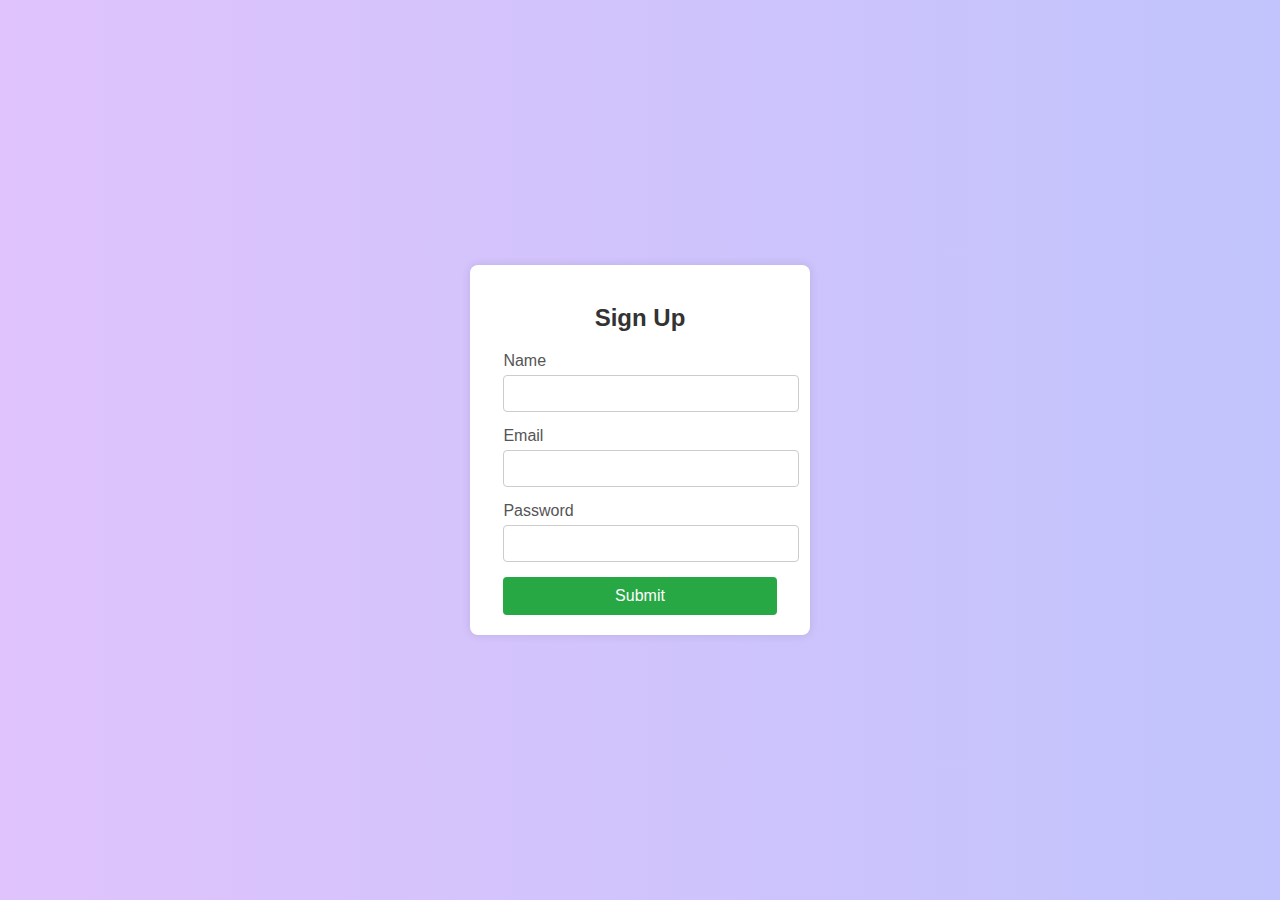
==== ex5_b.html @ 05f1bff3 "new changes" ====
<!DOCTYPE html>
<html lang="en">
<head>
    <meta charset="UTF-8">
    <meta name="viewport" content="width=device-width, initial-scale=1.0">
    <title>Styled Form</title>
    <link rel="stylesheet" href="./styles/ex5_b.css">
</head>
<body>
    <div class="form-container">
        <h2>Sign Up</h2>
        <form action="#" method="post">
            <label for="name">Name</label>
            <input type="text" id="name" name="name" required>

            <label for="email">Email</label>
            <input type="email" id="email" name="email" required>

            <label for="password">Password</label>
            <input type="password" id="password" name="password" required>

            <input type="submit" value="Submit">
        </form>
    </div>
</body>
</html>
---- styles/ex5_b.css ----
body {
    font-family: Arial, sans-serif;
    background-color: #f4f4f4;
    display: flex;
    justify-content: center;
    align-items: center;
    height: 100vh;
    margin: 0;
    background: linear-gradient(270deg, #fcb69f, #ffeb3b, #8ec5fc, #e0c3fc);
    background-size: 800% 800%;
    animation: moveBackground 20s ease infinite;
}

@keyframes moveBackground {
    0% { background-position: 0% 50%; }
    50% { background-position: 100% 50%; }
    100% { background-position: 0% 50%; }
}

.form-container {
    background-color: #fff;
    padding: 20px;
    border-radius: 8px;
    box-shadow: 0 0 10px rgba(0, 0, 0, 0.1);
    width: 300px;
    display: flex;
    flex-direction: column;
    align-items: center;
}

.form-container h2 {
    margin-bottom: 20px;
    color: #333;
}

.form-container label {
    display: block;
    margin-bottom: 5px;
    color: #555;
    width: 100%;
}

.form-container input[type="text"],
.form-container input[type="email"],
.form-container input[type="password"] {
    width: 100%;
    padding: 10px;
    margin-bottom: 15px;
    border: 1px solid #ccc;
    border-radius: 4px;
}

.form-container input[type="submit"] {
    width: 100%;
    padding: 10px;
    background-color: #28a745;
    border: none;
    border-radius: 4px;
    color: #fff;
    font-size: 16px;
    cursor: pointer;
}

.form-container input[type="submit"]:hover {
    background-color: #218838;
}
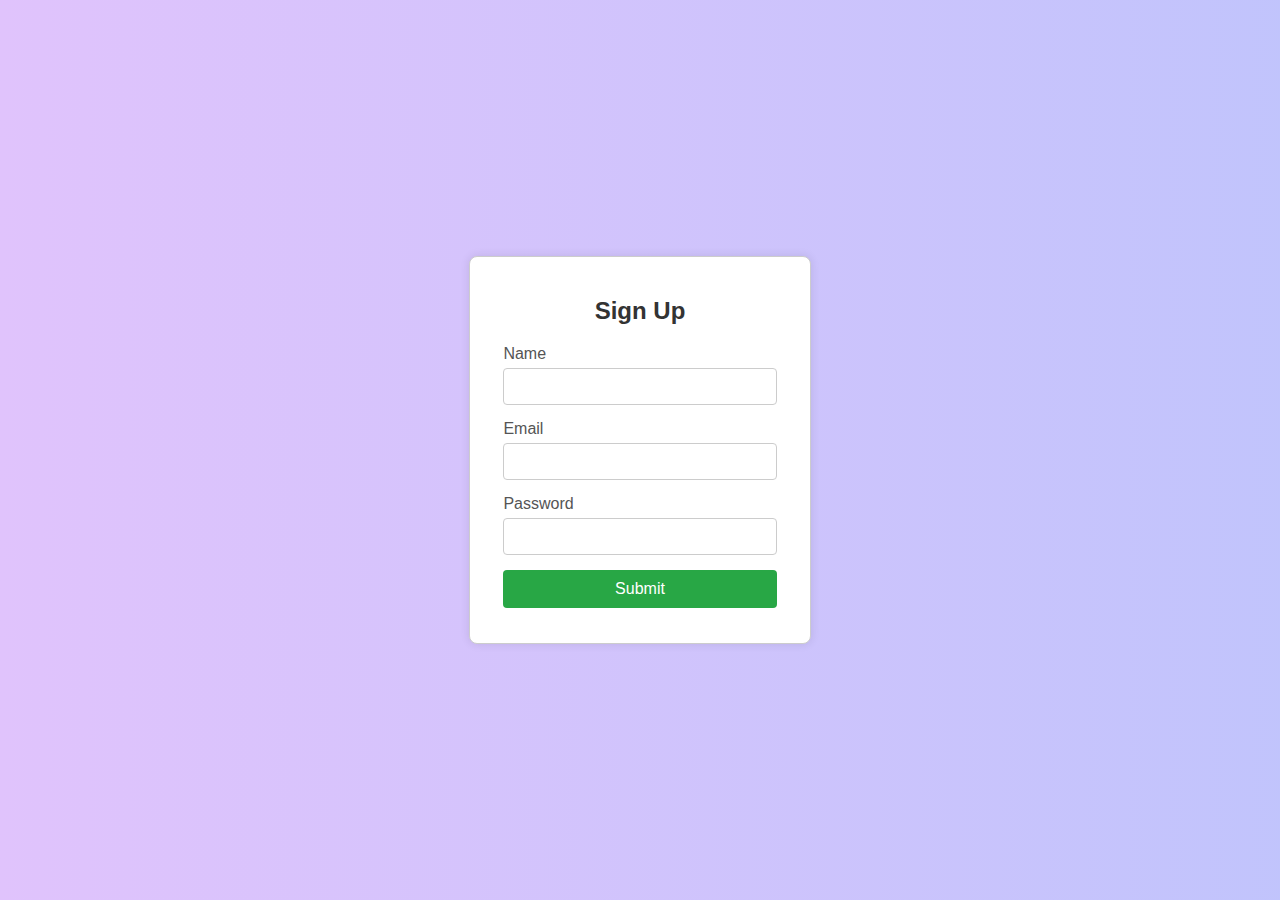
==== commit 1c6bbcf1: "new changes" ====
--- a/ex5_b.html
+++ b/ex5_b.html
@@ -9,18 +9,19 @@
 <body>
     <div class="form-container">
         <h2>Sign Up</h2>
-        <form action="#" method="post">
+        <form action="formServe" method="post">
             <label for="name">Name</label>
-            <input type="text" id="name" name="name" required>
+            <input type="text" id="name" name="name">
 
             <label for="email">Email</label>
-            <input type="email" id="email" name="email" required>
+            <input type="email" id="email" name="email">
 
             <label for="password">Password</label>
-            <input type="password" id="password" name="password" required>
+            <input type="password" id="password" name="password">
 
             <input type="submit" value="Submit">
         </form>
     </div>
+
 </body>
 </html>--- a/styles/ex5_b.css
+++ b/styles/ex5_b.css
@@ -26,6 +26,7 @@
     display: flex;
     flex-direction: column;
     align-items: center;
+    border: 1px solid #ccc;
 }
 
 .form-container h2 {
@@ -42,20 +43,19 @@
 
 .form-container input[type="text"],
 .form-container input[type="email"],
-.form-container input[type="password"] {
+.form-container input[type="password"],
+.form-container input[type="submit"] {
     width: 100%;
     padding: 10px;
     margin-bottom: 15px;
     border: 1px solid #ccc;
     border-radius: 4px;
+    box-sizing: border-box;
 }
 
 .form-container input[type="submit"] {
-    width: 100%;
-    padding: 10px;
     background-color: #28a745;
     border: none;
-    border-radius: 4px;
     color: #fff;
     font-size: 16px;
     cursor: pointer;
@@ -63,4 +63,4 @@
 
 .form-container input[type="submit"]:hover {
     background-color: #218838;
-}+}
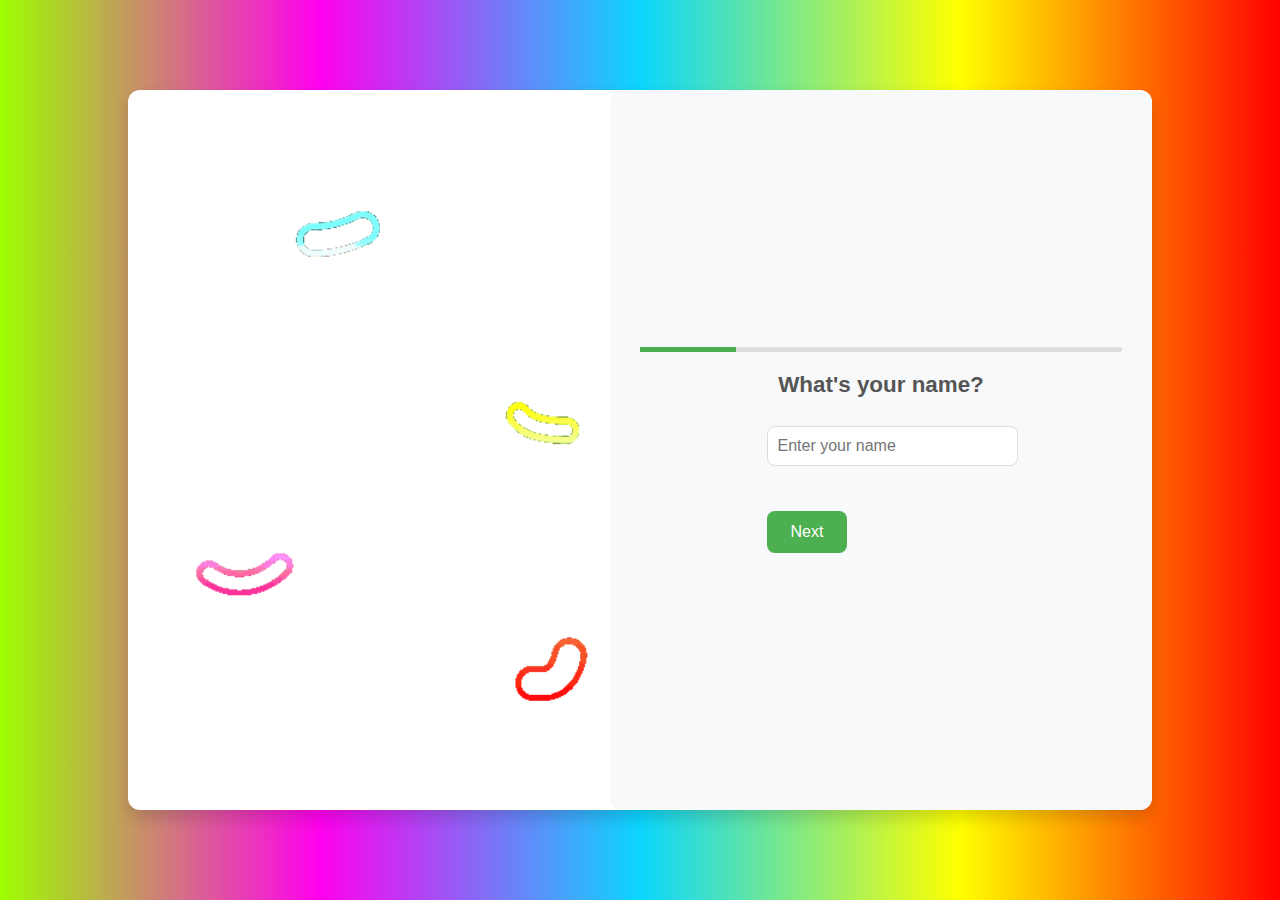
==== commit 57c44eac: "new changes" ====
--- a/ex5_b.html
+++ b/ex5_b.html
@@ -3,25 +3,165 @@
 <head>
     <meta charset="UTF-8">
     <meta name="viewport" content="width=device-width, initial-scale=1.0">
-    <title>Styled Form</title>
-    <link rel="stylesheet" href="./styles/ex5_b.css">
+    <title>Song Listening App</title>
+    <style>
+        body {
+            font-family: Arial, sans-serif;
+            display: flex;
+            justify-content: center;
+            align-items: center;
+            height: 100vh;
+            margin: 0;
+            background: linear-gradient(to right, #9dff00, #ff00ee, rgb(11, 214, 255), yellow, red);
+            color: #333;
+        }
+        .container {
+            display: flex;
+            width: 80%;
+            height: 80vh;
+            background-color: white;
+            border-radius: 12px;
+            overflow: hidden;
+            box-shadow: 0px 8px 16px rgba(0, 0, 0, 0.15);
+        }
+        .left-section {
+            flex: 1;
+            background-image: url('./Exercise 5 servlet/images/output-onlinegiftools.gif');
+            background-size: cover;
+            background-position: center;
+        }
+        .right-section {
+            flex: 1;
+            padding: 30px;
+            display: flex;
+            flex-direction: column;
+            justify-content: center;
+            align-items: center;
+            background-color: #f8f9fa;
+            border-radius: 12px;
+        }
+        .question {
+            font-size: 1.4em;
+            font-weight: bold;
+            margin-bottom: 20px;
+            color: #555;
+            text-align: center;
+        }
+        .input-group {
+            width: 100%;
+            margin-bottom: 15px;
+        }
+        .input-group input {
+            width: 100%;
+            padding: 10px;
+            font-size: 1em;
+            border: 1px solid #ddd;
+            border-radius: 8px;
+            margin-top: 8px;
+        }
+        .button {
+            margin-top: 30px;
+            padding: 12px 24px;
+            font-size: 1em;
+            background-color: #4CAF50;
+            color: white;
+            border: none;
+            border-radius: 8px;
+            cursor: pointer;
+            transition: background-color 0.3s ease;
+        }
+        .button:hover {
+            background-color: #45a049;
+        }
+        .progress-bar {
+            width: 100%;
+            height: 5px;
+            background-color: #ddd;
+            margin-bottom: 20px;
+            border-radius: 2px;
+        }
+        .progress-bar-inner {
+            height: 100%;
+            width: 0;
+            background-color: #4CAF50;
+            transition: width 0.3s ease;
+        }
+    </style>
 </head>
 <body>
-    <div class="form-container">
-        <h2>Sign Up</h2>
-        <form action="formServe" method="post">
-            <label for="name">Name</label>
-            <input type="text" id="name" name="name">
-
-            <label for="email">Email</label>
-            <input type="email" id="email" name="email">
-
-            <label for="password">Password</label>
-            <input type="password" id="password" name="password">
-
-            <input type="submit" value="Submit">
-        </form>
+    <div class="container">
+        <div class="left-section"></div>
+        <div class="right-section">
+            <div class="progress-bar">
+                <div class="progress-bar-inner" id="progressBar"></div>
+            </div>
+            <form id="questionForm" action="http://localhost:8080/Tomcat-webapps/QuestionServlet" method="POST">
+                <div id="questionContainer">
+                    <!-- Questions will appear here -->
+                </div>
+                <div id="hiddenInputs">
+                    <!-- Hidden inputs to accumulate answers -->
+                </div>
+                <button type="button" class="button" onclick="handleNextQuestion()">Next</button>
+                <button type="submit" class="button" style="display:none;">Submit</button>
+            </form>
+        </div>
     </div>
 
+    <script>
+        const questions = [
+            { text: "What's your name?", inputType: "text", name: "userName", placeholder: "Enter your name" },
+            { text: "How old are you?", inputType: "number", name: "userAge", placeholder: "Enter your age" },
+            { text: "What's your favorite music genre?", inputType: "text", name: "musicGenre", placeholder: "Enter your favorite music genre" },
+            { text: "Do you prefer live performances?", inputType: "text", name: "livePerformance", placeholder: "Yes or No" },
+            { text: "How frequently do you listen to music?", inputType: "text", name: "listeningFrequency", placeholder: "Daily, Weekly, Monthly, or Rarely" }
+        ];
+    
+        let currentQuestionIndex = 0;
+    
+        function loadQuestion() {
+            const questionContainer = document.getElementById('questionContainer');
+            const question = questions[currentQuestionIndex];
+            questionContainer.innerHTML = `
+                <div class="question">${question.text}</div>
+                <div class="input-group">
+                    <input type="${question.inputType}" name="${question.name}" placeholder="${question.placeholder}" required>
+                </div>
+            `;
+            updateProgressBar();
+        }
+    
+        function updateProgressBar() {
+            const progressBar = document.getElementById('progressBar');
+            const progress = ((currentQuestionIndex + 1) / questions.length) * 100;
+            progressBar.style.width = `${progress}%`;
+        }
+    
+        function handleNextQuestion() {
+            const input = document.querySelector(".input-group input");
+            if (!input.checkValidity()) {
+                input.reportValidity();
+                return;
+            }
+    
+            // Save current answer in a hidden field
+            const hiddenInputs = document.getElementById("hiddenInputs");
+            const hiddenInput = document.createElement("input");
+            hiddenInput.type = "hidden";
+            hiddenInput.name = input.name;
+            hiddenInput.value = input.value;
+            hiddenInputs.appendChild(hiddenInput);
+    
+            currentQuestionIndex++;
+            if (currentQuestionIndex < questions.length) {
+                loadQuestion();
+            } else {
+                document.querySelector("button[type='submit']").style.display = 'block';
+                document.querySelector("button[type='button']").style.display = 'none';
+            }
+        }
+    
+        loadQuestion();
+    </script>
 </body>
-</html>+</html>
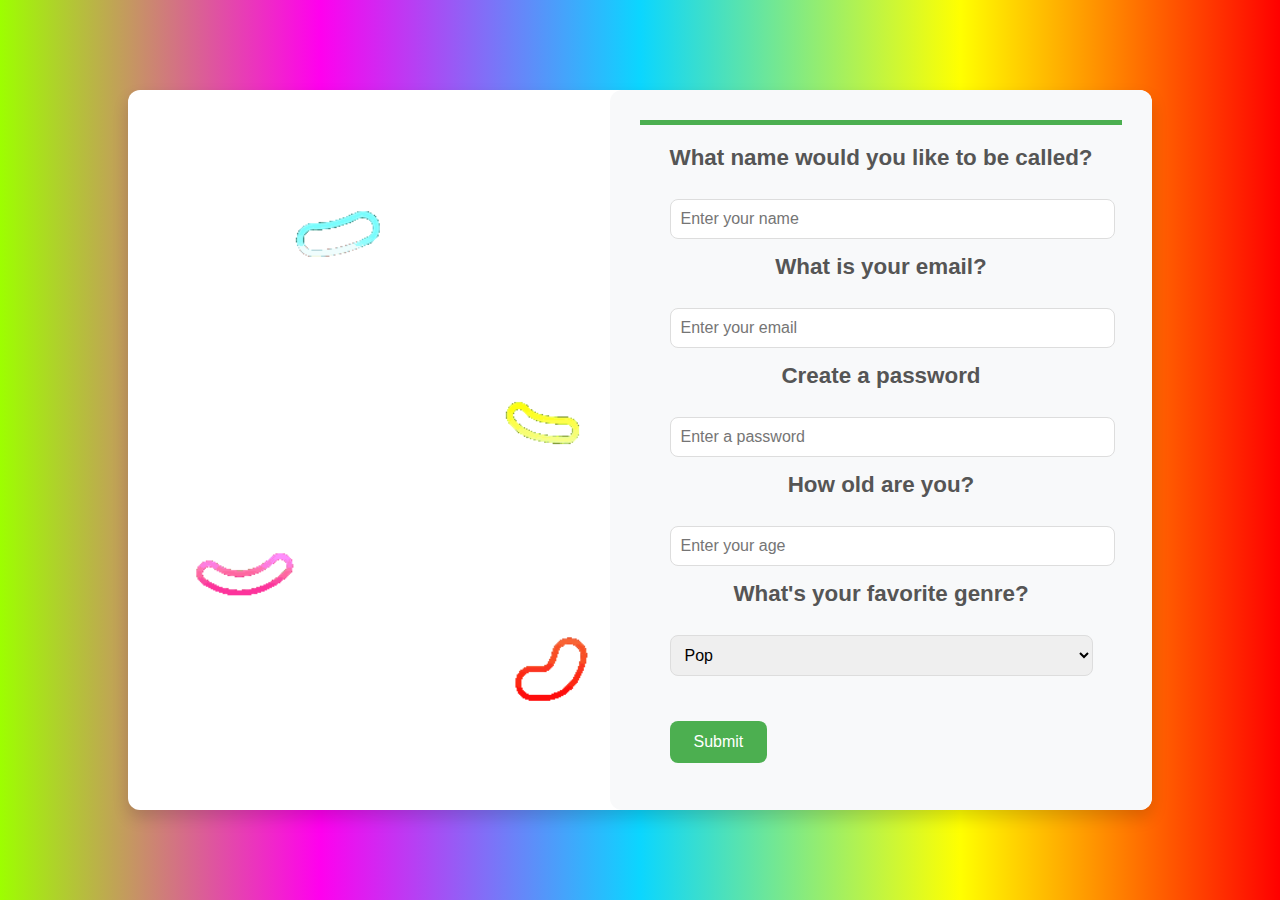
==== commit 8814e4a5: "new changes" ====
--- a/ex5_b.html
+++ b/ex5_b.html
@@ -4,89 +4,7 @@
     <meta charset="UTF-8">
     <meta name="viewport" content="width=device-width, initial-scale=1.0">
     <title>Song Listening App</title>
-    <style>
-        body {
-            font-family: Arial, sans-serif;
-            display: flex;
-            justify-content: center;
-            align-items: center;
-            height: 100vh;
-            margin: 0;
-            background: linear-gradient(to right, #9dff00, #ff00ee, rgb(11, 214, 255), yellow, red);
-            color: #333;
-        }
-        .container {
-            display: flex;
-            width: 80%;
-            height: 80vh;
-            background-color: white;
-            border-radius: 12px;
-            overflow: hidden;
-            box-shadow: 0px 8px 16px rgba(0, 0, 0, 0.15);
-        }
-        .left-section {
-            flex: 1;
-            background-image: url('./Exercise 5 servlet/images/output-onlinegiftools.gif');
-            background-size: cover;
-            background-position: center;
-        }
-        .right-section {
-            flex: 1;
-            padding: 30px;
-            display: flex;
-            flex-direction: column;
-            justify-content: center;
-            align-items: center;
-            background-color: #f8f9fa;
-            border-radius: 12px;
-        }
-        .question {
-            font-size: 1.4em;
-            font-weight: bold;
-            margin-bottom: 20px;
-            color: #555;
-            text-align: center;
-        }
-        .input-group {
-            width: 100%;
-            margin-bottom: 15px;
-        }
-        .input-group input {
-            width: 100%;
-            padding: 10px;
-            font-size: 1em;
-            border: 1px solid #ddd;
-            border-radius: 8px;
-            margin-top: 8px;
-        }
-        .button {
-            margin-top: 30px;
-            padding: 12px 24px;
-            font-size: 1em;
-            background-color: #4CAF50;
-            color: white;
-            border: none;
-            border-radius: 8px;
-            cursor: pointer;
-            transition: background-color 0.3s ease;
-        }
-        .button:hover {
-            background-color: #45a049;
-        }
-        .progress-bar {
-            width: 100%;
-            height: 5px;
-            background-color: #ddd;
-            margin-bottom: 20px;
-            border-radius: 2px;
-        }
-        .progress-bar-inner {
-            height: 100%;
-            width: 0;
-            background-color: #4CAF50;
-            transition: width 0.3s ease;
-        }
-    </style>
+    <link rel="stylesheet" href="./Exercise 5 servlet/styles/ex5_b.css">
 </head>
 <body>
     <div class="container">
@@ -97,71 +15,62 @@
             </div>
             <form id="questionForm" action="http://localhost:8080/Tomcat-webapps/QuestionServlet" method="POST">
                 <div id="questionContainer">
-                    <!-- Questions will appear here -->
+                    <!-- Questions will appear here, all loaded at once -->
                 </div>
                 <div id="hiddenInputs">
                     <!-- Hidden inputs to accumulate answers -->
                 </div>
-                <button type="button" class="button" onclick="handleNextQuestion()">Next</button>
-                <button type="submit" class="button" style="display:none;">Submit</button>
+                <button type="submit" class="button" id="submitButton">Submit</button>
             </form>
         </div>
     </div>
 
     <script>
         const questions = [
-            { text: "What's your name?", inputType: "text", name: "userName", placeholder: "Enter your name" },
-            { text: "How old are you?", inputType: "number", name: "userAge", placeholder: "Enter your age" },
-            { text: "What's your favorite music genre?", inputType: "text", name: "musicGenre", placeholder: "Enter your favorite music genre" },
-            { text: "Do you prefer live performances?", inputType: "text", name: "livePerformance", placeholder: "Yes or No" },
-            { text: "How frequently do you listen to music?", inputType: "text", name: "listeningFrequency", placeholder: "Daily, Weekly, Monthly, or Rarely" }
+            { text: "What name would you like to be called?", inputType: "text", name: "userName", placeholder: "Enter your name" },
+            { text: "What is your email?", inputType: "text", name: "userEmail", placeholder: "Enter your email" },
+            { text: "Create a password", inputType: "password", name: "userPassword", placeholder: "Enter a password" },
+            { text: "How old are you?", inputType: "number", name: "userAge", placeholder: "Enter your age", min: "0", max: "120" },
+            { text: "What's your favorite genre?", inputType: "select", name: "musicGenre", options: ["Pop", "Rock", "Jazz", "Classical", "Hip-Hop"] }
         ];
-    
-        let currentQuestionIndex = 0;
-    
-        function loadQuestion() {
+
+        // Function to load all questions at once
+        function loadAllQuestions() {
             const questionContainer = document.getElementById('questionContainer');
-            const question = questions[currentQuestionIndex];
-            questionContainer.innerHTML = `
-                <div class="question">${question.text}</div>
-                <div class="input-group">
-                    <input type="${question.inputType}" name="${question.name}" placeholder="${question.placeholder}" required>
-                </div>
-            `;
+            questionContainer.innerHTML = '';  // Clear existing questions
+
+            questions.forEach((question) => {
+                let questionHTML = `<div class="question">${question.text}</div><div class="input-group">`;
+                
+                if (question.inputType === "select") {
+                    questionHTML += `<select name="${question.name}" required>`;
+                    question.options.forEach(option => {
+                        questionHTML += `<option value="${option}">${option}</option>`;
+                    });
+                    questionHTML += `</select>`;
+                } else {
+                    questionHTML += `<input type="${question.inputType}" name="${question.name}" placeholder="${question.placeholder}" ${question.min ? `min="${question.min}"` : ''} ${question.max ? `max="${question.max}"` : ''} required>`;
+                }
+                questionHTML += `</div>`;
+                questionContainer.innerHTML += questionHTML;
+            });
+
+            // Update the progress bar once all questions are loaded
             updateProgressBar();
         }
-    
+
+        // Function to update the progress bar
         function updateProgressBar() {
             const progressBar = document.getElementById('progressBar');
-            const progress = ((currentQuestionIndex + 1) / questions.length) * 100;
+            const progress = (questions.length / questions.length) * 100;
             progressBar.style.width = `${progress}%`;
         }
+
+        // Load all questions when the page loads
+        window.onload = function() {
+            loadAllQuestions();
+        };
+    </script>
     
-        function handleNextQuestion() {
-            const input = document.querySelector(".input-group input");
-            if (!input.checkValidity()) {
-                input.reportValidity();
-                return;
-            }
-    
-            // Save current answer in a hidden field
-            const hiddenInputs = document.getElementById("hiddenInputs");
-            const hiddenInput = document.createElement("input");
-            hiddenInput.type = "hidden";
-            hiddenInput.name = input.name;
-            hiddenInput.value = input.value;
-            hiddenInputs.appendChild(hiddenInput);
-    
-            currentQuestionIndex++;
-            if (currentQuestionIndex < questions.length) {
-                loadQuestion();
-            } else {
-                document.querySelector("button[type='submit']").style.display = 'block';
-                document.querySelector("button[type='button']").style.display = 'none';
-            }
-        }
-    
-        loadQuestion();
-    </script>
 </body>
 </html>
--- a/Exercise 5 servlet/styles/ex5_b.css
+++ b/Exercise 5 servlet/styles/ex5_b.css
@@ -0,0 +1,94 @@
+body {
+    font-family: Arial, sans-serif;
+    display: flex;
+    justify-content: center;
+    align-items: center;
+    height: 100vh;
+    margin: 0;
+    background: linear-gradient(to right, #9dff00, #ff00ee, rgb(11, 214, 255), yellow, red);
+    color: #333;
+}
+
+.container {
+    display: flex;
+    width: 80%;
+    height: 80vh;
+    background-color: white;
+    border-radius: 12px;
+    overflow: hidden;
+    box-shadow: 0px 8px 16px rgba(0, 0, 0, 0.15);
+}
+
+.left-section {
+    flex: 1;
+    background-image: url('../images/output-onlinegiftools.gif');
+    background-size: cover;
+    background-position: center;
+}
+
+.right-section {
+    flex: 1;
+    padding: 30px;
+    display: flex;
+    flex-direction: column;
+    justify-content: flex-start;
+    align-items: center;
+    background-color: #f8f9fa;
+    border-radius: 12px;
+    overflow-y: auto;  /* Make the section scrollable */
+    max-height: 100%;
+}
+
+.question {
+    font-size: 1.4em;
+    font-weight: bold;
+    margin-bottom: 20px;
+    color: #555;
+    text-align: center;
+}
+
+.input-group {
+    width: 100%;
+    margin-bottom: 15px;
+}
+
+.input-group input,
+.input-group select {
+    width: 100%;
+    padding: 10px;
+    font-size: 1em;
+    border: 1px solid #ddd;
+    border-radius: 8px;
+    margin-top: 8px;
+}
+
+.button {
+    margin-top: 30px;
+    padding: 12px 24px;
+    font-size: 1em;
+    background-color: #4CAF50;
+    color: white;
+    border: none;
+    border-radius: 8px;
+    cursor: pointer;
+    transition: background-color 0.3s ease;
+}
+
+.button:hover {
+    background-color: #45a049;
+}
+
+.progress-bar {
+    width: 100%;
+    height: 5px;
+    background-color: #ddd;
+    margin-bottom: 20px;
+    border-radius: 2px;
+}
+
+.progress-bar-inner {
+    height: 100%;
+    width: 0;
+    background-color: #4CAF50;
+    transition: width 0.3s ease;
+}
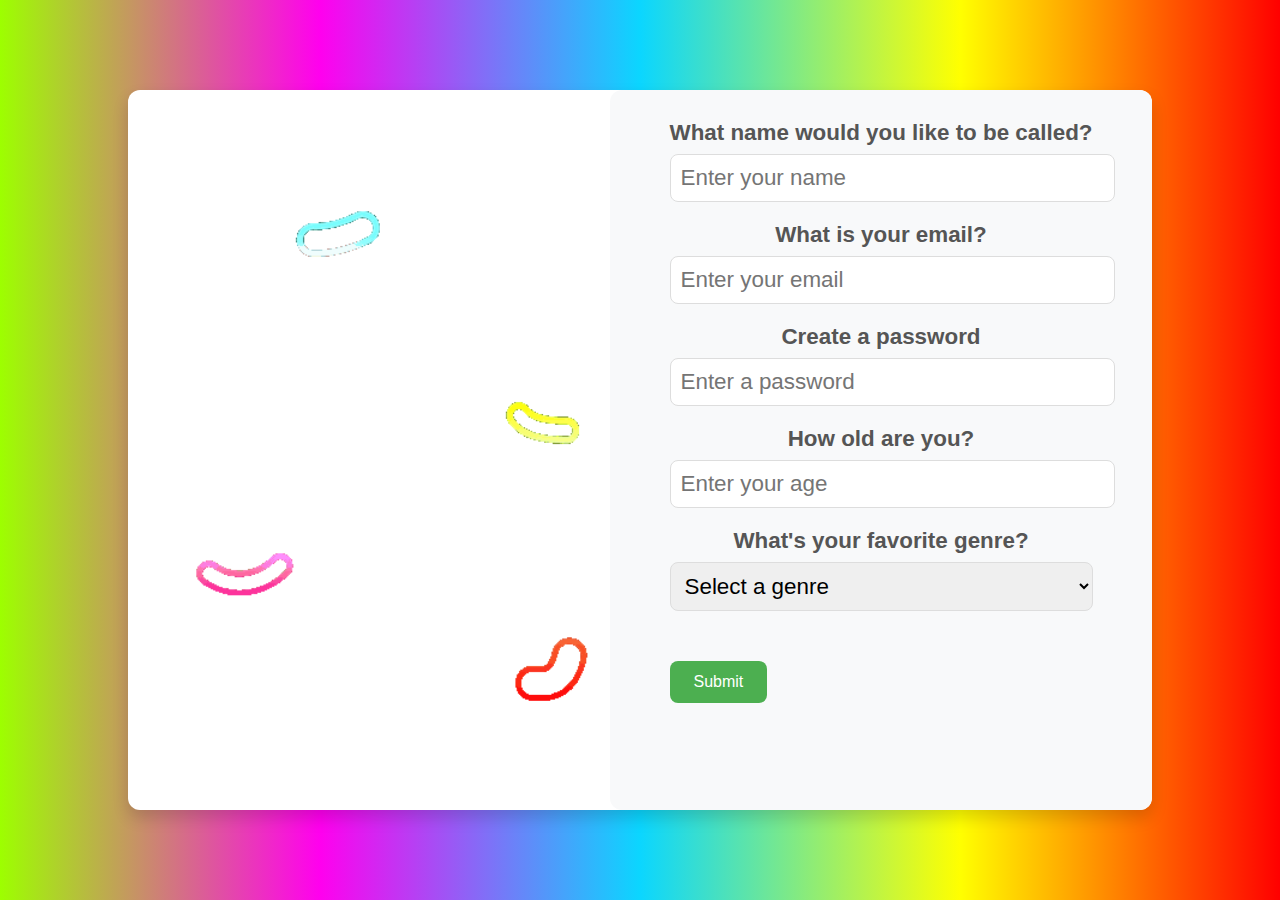
==== commit ca587973: "new changes" ====
--- a/ex5_b.html
+++ b/ex5_b.html
@@ -10,67 +10,57 @@
     <div class="container">
         <div class="left-section"></div>
         <div class="right-section">
-            <div class="progress-bar">
-                <div class="progress-bar-inner" id="progressBar"></div>
-            </div>
             <form id="questionForm" action="http://localhost:8080/Tomcat-webapps/QuestionServlet" method="POST">
-                <div id="questionContainer">
-                    <!-- Questions will appear here, all loaded at once -->
+                <!-- Question 1: Name -->
+                <div class="question">
+                    <label for="userName">What name would you like to be called?</label>
+                    <div class="input-group">
+                        <input type="text" id="userName" name="userName" placeholder="Enter your name" required>
+                    </div>
                 </div>
-                <div id="hiddenInputs">
-                    <!-- Hidden inputs to accumulate answers -->
+                
+                <!-- Question 2: Email -->
+                <div class="question">
+                    <label for="userEmail">What is your email?</label>
+                    <div class="input-group">
+                        <input type="text" id="userEmail" name="userEmail" placeholder="Enter your email" required>
+                    </div>
                 </div>
+                
+                <!-- Question 3: Password -->
+                <div class="question">
+                    <label for="userPassword">Create a password</label>
+                    <div class="input-group">
+                        <input type="password" id="userPassword" name="userPassword" placeholder="Enter a password" required>
+                    </div>
+                </div>
+                
+                <!-- Question 4: Age -->
+                <div class="question">
+                    <label for="userAge">How old are you?</label>
+                    <div class="input-group">
+                        <input type="number" id="userAge" name="userAge" placeholder="Enter your age" min="0" max="120" required>
+                    </div>
+                </div>
+                
+                <!-- Question 5: Favorite Genre -->
+                <div class="question">
+                    <label for="musicGenre">What's your favorite genre?</label>
+                    <div class="input-group">
+                        <select id="musicGenre" name="musicGenre" required>
+                            <option value="">Select a genre</option>
+                            <option value="Pop">Pop</option>
+                            <option value="Rock">Rock</option>
+                            <option value="Jazz">Jazz</option>
+                            <option value="Classical">Classical</option>
+                            <option value="Hip-Hop">Hip-Hop</option>
+                        </select>
+                    </div>
+                </div>
+
                 <button type="submit" class="button" id="submitButton">Submit</button>
             </form>
         </div>
     </div>
-
-    <script>
-        const questions = [
-            { text: "What name would you like to be called?", inputType: "text", name: "userName", placeholder: "Enter your name" },
-            { text: "What is your email?", inputType: "text", name: "userEmail", placeholder: "Enter your email" },
-            { text: "Create a password", inputType: "password", name: "userPassword", placeholder: "Enter a password" },
-            { text: "How old are you?", inputType: "number", name: "userAge", placeholder: "Enter your age", min: "0", max: "120" },
-            { text: "What's your favorite genre?", inputType: "select", name: "musicGenre", options: ["Pop", "Rock", "Jazz", "Classical", "Hip-Hop"] }
-        ];
-
-        // Function to load all questions at once
-        function loadAllQuestions() {
-            const questionContainer = document.getElementById('questionContainer');
-            questionContainer.innerHTML = '';  // Clear existing questions
-
-            questions.forEach((question) => {
-                let questionHTML = `<div class="question">${question.text}</div><div class="input-group">`;
-                
-                if (question.inputType === "select") {
-                    questionHTML += `<select name="${question.name}" required>`;
-                    question.options.forEach(option => {
-                        questionHTML += `<option value="${option}">${option}</option>`;
-                    });
-                    questionHTML += `</select>`;
-                } else {
-                    questionHTML += `<input type="${question.inputType}" name="${question.name}" placeholder="${question.placeholder}" ${question.min ? `min="${question.min}"` : ''} ${question.max ? `max="${question.max}"` : ''} required>`;
-                }
-                questionHTML += `</div>`;
-                questionContainer.innerHTML += questionHTML;
-            });
-
-            // Update the progress bar once all questions are loaded
-            updateProgressBar();
-        }
-
-        // Function to update the progress bar
-        function updateProgressBar() {
-            const progressBar = document.getElementById('progressBar');
-            const progress = (questions.length / questions.length) * 100;
-            progressBar.style.width = `${progress}%`;
-        }
-
-        // Load all questions when the page loads
-        window.onload = function() {
-            loadAllQuestions();
-        };
-    </script>
-    
 </body>
 </html>
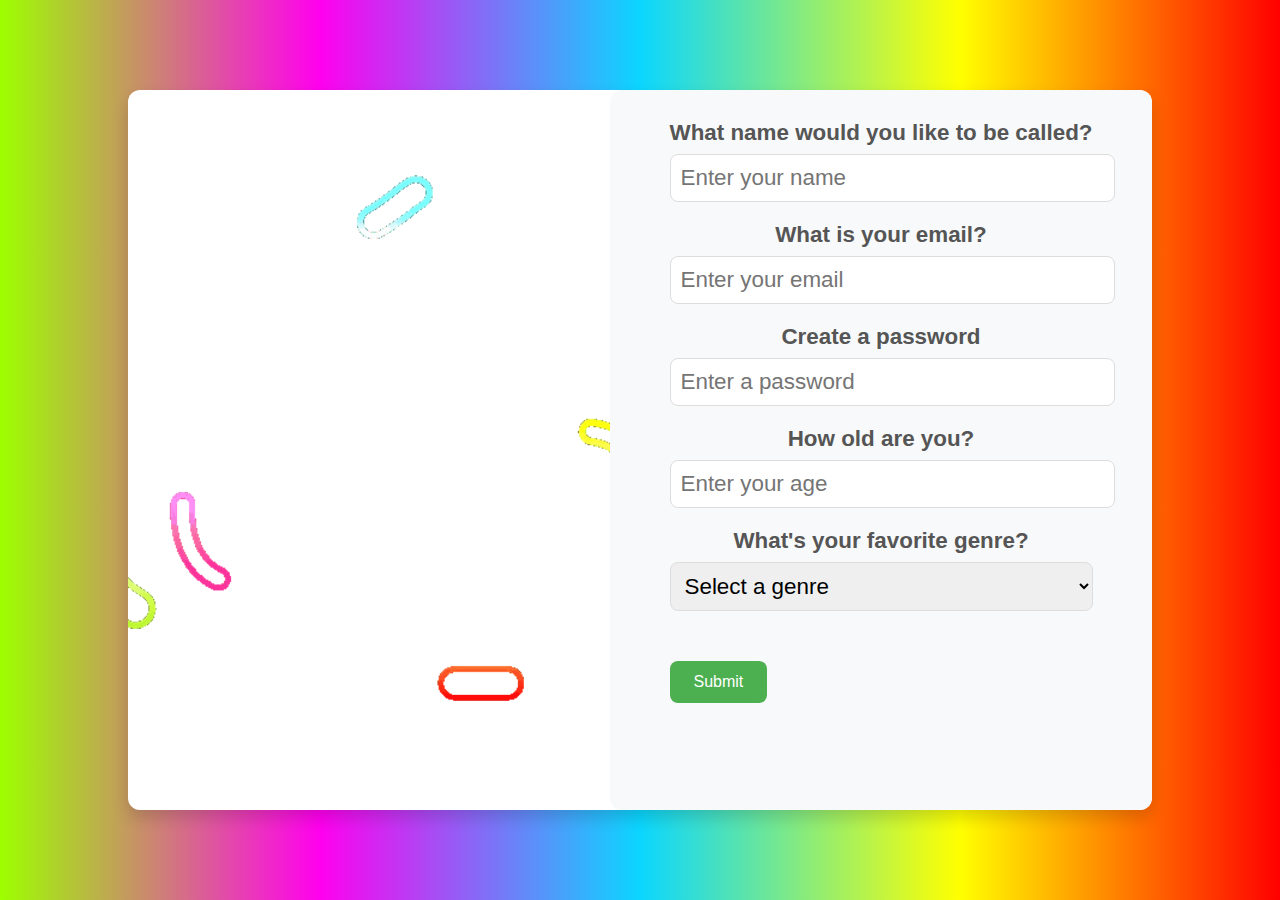
==== commit 574171c3: "new changes" ====
--- a/ex5_b.html
+++ b/ex5_b.html
@@ -4,7 +4,7 @@
     <meta charset="UTF-8">
     <meta name="viewport" content="width=device-width, initial-scale=1.0">
     <title>Song Listening App</title>
-    <link rel="stylesheet" href="./Exercise 5 servlet/styles/ex5_b.css">
+    <link rel="stylesheet" href="./Exercise_5_servlet/styles/ex5_b.css">
 </head>
 <body>
     <div class="container">
--- a/Exercise_5_servlet/styles/ex5_b.css
+++ b/Exercise_5_servlet/styles/ex5_b.css
@@ -0,0 +1,94 @@
+body {
+    font-family: Arial, sans-serif;
+    display: flex;
+    justify-content: center;
+    align-items: center;
+    height: 100vh;
+    margin: 0;
+    background: linear-gradient(to right, #9dff00, #ff00ee, rgb(11, 214, 255), yellow, red);
+    color: #333;
+}
+
+.container {
+    display: flex;
+    width: 80%;
+    height: 80vh;
+    background-color: white;
+    border-radius: 12px;
+    overflow: hidden;
+    box-shadow: 0px 8px 16px rgba(0, 0, 0, 0.15);
+}
+
+.left-section {
+    flex: 1;
+    background-image: url('../images/output-onlinegiftools.gif');
+    background-size: cover;
+    background-position: center;
+}
+
+.right-section {
+    flex: 1;
+    padding: 30px;
+    display: flex;
+    flex-direction: column;
+    justify-content: flex-start;
+    align-items: center;
+    background-color: #f8f9fa;
+    border-radius: 12px;
+    overflow-y: auto;  /* Make the section scrollable */
+    max-height: 100%;
+}
+
+.question {
+    font-size: 1.4em;
+    font-weight: bold;
+    margin-bottom: 20px;
+    color: #555;
+    text-align: center;
+}
+
+.input-group {
+    width: 100%;
+    margin-bottom: 15px;
+}
+
+.input-group input,
+.input-group select {
+    width: 100%;
+    padding: 10px;
+    font-size: 1em;
+    border: 1px solid #ddd;
+    border-radius: 8px;
+    margin-top: 8px;
+}
+
+.button {
+    margin-top: 30px;
+    padding: 12px 24px;
+    font-size: 1em;
+    background-color: #4CAF50;
+    color: white;
+    border: none;
+    border-radius: 8px;
+    cursor: pointer;
+    transition: background-color 0.3s ease;
+}
+
+.button:hover {
+    background-color: #45a049;
+}
+
+.progress-bar {
+    width: 100%;
+    height: 5px;
+    background-color: #ddd;
+    margin-bottom: 20px;
+    border-radius: 2px;
+}
+
+.progress-bar-inner {
+    height: 100%;
+    width: 0;
+    background-color: #4CAF50;
+    transition: width 0.3s ease;
+}
